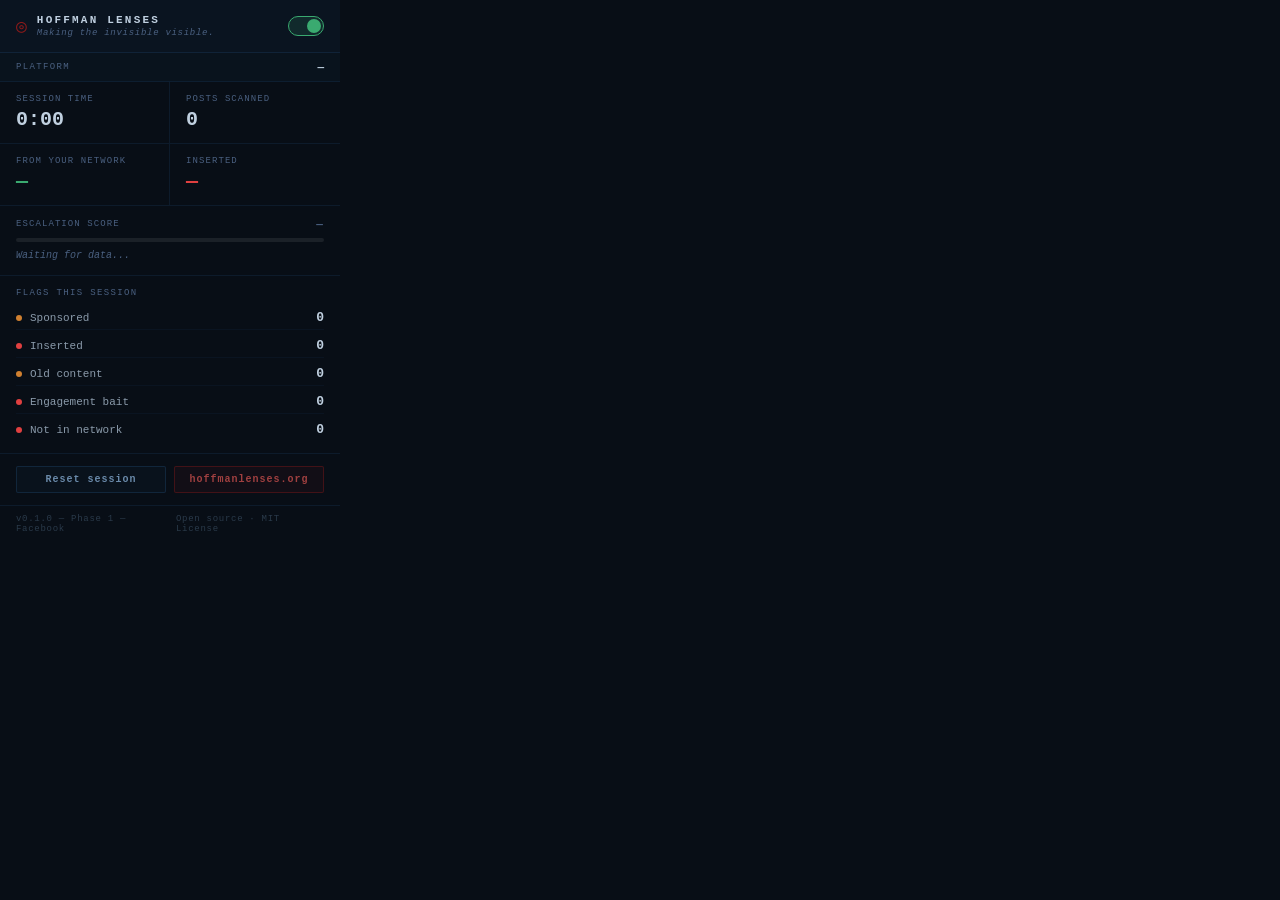
==== popup/popup.html @ a63fb057 "Add files via upload" ====
<!DOCTYPE html>
<html lang="en">
<head>
  <meta charset="UTF-8">
  <meta name="viewport" content="width=device-width, initial-scale=1.0">
  <title>Hoffman Lenses</title>
  <link rel="stylesheet" href="popup.css">
</head>
<body>

  <div class="popup-wrap">

    <div class="popup-header">
      <div class="popup-logo">
        <span class="popup-logo-icon">◎</span>
        <div class="popup-logo-text">
          <span class="popup-logo-name">HOFFMAN LENSES</span>
          <span class="popup-logo-tag">Making the invisible visible.</span>
        </div>
      </div>
      <div class="popup-toggle-wrap">
        <label class="popup-toggle">
          <input type="checkbox" id="toggle-active" checked>
          <span class="popup-toggle-slider"></span>
        </label>
      </div>
    </div>

    <div class="popup-platform" id="popup-platform">
      <span class="platform-label">Platform</span>
      <span class="platform-name" id="platform-name">—</span>
    </div>

    <div class="popup-stats">
      <div class="stat-card">
        <div class="stat-label">Session time</div>
        <div class="stat-val" id="stat-time">0:00</div>
      </div>
      <div class="stat-card">
        <div class="stat-label">Posts scanned</div>
        <div class="stat-val" id="stat-posts">0</div>
      </div>
      <div class="stat-card">
        <div class="stat-label">From your network</div>
        <div class="stat-val stat-good" id="stat-network">—</div>
      </div>
      <div class="stat-card">
        <div class="stat-label">Inserted</div>
        <div class="stat-val stat-danger" id="stat-inserted">—</div>
      </div>
    </div>

    <div class="popup-escalation">
      <div class="escalation-label">
        <span>Escalation score</span>
        <span class="escalation-val" id="escalation-val">—</span>
      </div>
      <div class="escalation-bar">
        <div class="escalation-fill" id="escalation-fill"></div>
      </div>
      <div class="escalation-desc" id="escalation-desc">
        Waiting for data...
      </div>
    </div>

    <div class="popup-flags">
      <div class="flags-label">Flags this session</div>
      <div class="flags-grid">
        <div class="flag-item">
          <span class="flag-dot flag-dot-warn"></span>
          <span class="flag-type">Sponsored</span>
          <span class="flag-count" id="flag-sponsored">0</span>
        </div>
        <div class="flag-item">
          <span class="flag-dot flag-dot-danger"></span>
          <span class="flag-type">Inserted</span>
          <span class="flag-count" id="flag-inserted">0</span>
        </div>
        <div class="flag-item">
          <span class="flag-dot flag-dot-warn"></span>
          <span class="flag-type">Old content</span>
          <span class="flag-count" id="flag-old">0</span>
        </div>
        <div class="flag-item">
          <span class="flag-dot flag-dot-danger"></span>
          <span class="flag-type">Engagement bait</span>
          <span class="flag-count" id="flag-bait">0</span>
        </div>
        <div class="flag-item">
          <span class="flag-dot flag-dot-danger"></span>
          <span class="flag-type">Not in network</span>
          <span class="flag-count" id="flag-network">0</span>
        </div>
      </div>
    </div>

    <div class="popup-actions">
      <button class="popup-btn popup-btn-reset" id="btn-reset">Reset session</button>
      <a href="https://hoffmanlenses.org" target="_blank" class="popup-btn popup-btn-site">hoffmanlenses.org</a>
    </div>

    <div class="popup-footer">
      <span>v0.1.0 — Phase 1 — Facebook</span>
      <span>Open source · MIT License</span>
    </div>

  </div>

  <script src="popup.js"></script>
</body>
</html>
---- popup/popup.css ----
/* ═══════════════════════════════════════════════════════
   HOFFMAN LENSES — Popup Styles
   ═══════════════════════════════════════════════════════ */

* { box-sizing: border-box; margin: 0; padding: 0; }

body {
  font-family: 'JetBrains Mono', 'Fira Code', 'Courier New', monospace;
  background: #080E16;
  color: #C0D0E0;
  width: 340px;
  min-height: 200px;
  font-size: 12px;
}

.popup-wrap { padding: 0; }

/* ── Header ── */
.popup-header {
  display: flex;
  align-items: center;
  justify-content: space-between;
  padding: 14px 16px;
  border-bottom: 1px solid rgba(26, 58, 92, 0.4);
  background: #0A1420;
}

.popup-logo {
  display: flex;
  align-items: center;
  gap: 10px;
}

.popup-logo-icon {
  font-size: 18px;
  color: #8B1A1A;
}

.popup-logo-name {
  display: block;
  font-size: 11px;
  font-weight: 700;
  letter-spacing: 0.2em;
  color: #C0D0E0;
}

.popup-logo-tag {
  display: block;
  font-size: 9px;
  color: #4A6080;
  letter-spacing: 0.08em;
  margin-top: 2px;
  font-style: italic;
}

/* ── Toggle switch ── */
.popup-toggle { position: relative; display: inline-block; width: 36px; height: 20px; cursor: pointer; }
.popup-toggle input { opacity: 0; width: 0; height: 0; }
.popup-toggle-slider {
  position: absolute; inset: 0;
  background: #1A2A3A;
  border: 1px solid rgba(26, 58, 92, 0.6);
  border-radius: 20px;
  transition: 0.2s;
}
.popup-toggle-slider::before {
  content: '';
  position: absolute;
  width: 14px; height: 14px;
  left: 2px; top: 2px;
  background: #4A6080;
  border-radius: 50%;
  transition: 0.2s;
}
.popup-toggle input:checked + .popup-toggle-slider { background: rgba(58, 170, 112, 0.15); border-color: #3AAA70; }
.popup-toggle input:checked + .popup-toggle-slider::before { transform: translateX(16px); background: #3AAA70; }

/* ── Platform ── */
.popup-platform {
  display: flex;
  align-items: center;
  justify-content: space-between;
  padding: 8px 16px;
  background: rgba(26, 58, 92, 0.1);
  border-bottom: 1px solid rgba(26, 58, 92, 0.3);
}
.platform-label { font-size: 9px; color: #4A6080; letter-spacing: 0.15em; text-transform: uppercase; }
.platform-name { font-size: 11px; color: #C0D0E0; font-weight: 600; }

/* ── Stats grid ── */
.popup-stats {
  display: grid;
  grid-template-columns: 1fr 1fr;
  gap: 0;
  border-bottom: 1px solid rgba(26, 58, 92, 0.3);
}

.stat-card {
  padding: 12px 16px;
  border-right: 1px solid rgba(26, 58, 92, 0.3);
  border-bottom: 1px solid rgba(26, 58, 92, 0.3);
}
.stat-card:nth-child(even) { border-right: none; }
.stat-card:nth-child(3),
.stat-card:nth-child(4) { border-bottom: none; }

.stat-label {
  font-size: 9px;
  color: #4A6080;
  letter-spacing: 0.12em;
  text-transform: uppercase;
  margin-bottom: 4px;
}

.stat-val { font-size: 20px; font-weight: 700; color: #C0D0E0; }
.stat-good   { color: #3AAA70; }
.stat-warn   { color: #D08030; }
.stat-danger { color: #E04040; }

/* ── Escalation ── */
.popup-escalation {
  padding: 12px 16px;
  border-bottom: 1px solid rgba(26, 58, 92, 0.3);
}

.escalation-label {
  display: flex;
  justify-content: space-between;
  align-items: center;
  margin-bottom: 8px;
  font-size: 9px;
  color: #4A6080;
  letter-spacing: 0.12em;
  text-transform: uppercase;
}

.escalation-val { font-size: 11px; font-weight: 700; }
.esc-low    { color: #3AAA70; }
.esc-medium { color: #D08030; }
.esc-high   { color: #E04040; }

.escalation-bar {
  height: 4px;
  background: rgba(255, 255, 255, 0.08);
  border-radius: 2px;
  overflow: hidden;
  margin-bottom: 6px;
}

.escalation-fill { height: 100%; border-radius: 2px; transition: width 0.5s; width: 0%; }
.esc-fill-low    { background: #3AAA70; }
.esc-fill-medium { background: #D08030; }
.esc-fill-high   { background: #E04040; }

.escalation-desc {
  font-size: 10px;
  color: #4A6080;
  line-height: 1.5;
  font-style: italic;
}

/* ── Flags ── */
.popup-flags {
  padding: 12px 16px;
  border-bottom: 1px solid rgba(26, 58, 92, 0.3);
}

.flags-label {
  font-size: 9px;
  color: #4A6080;
  letter-spacing: 0.15em;
  text-transform: uppercase;
  margin-bottom: 8px;
}

.flags-grid { display: flex; flex-direction: column; gap: 4px; }

.flag-item {
  display: flex;
  align-items: center;
  gap: 8px;
  padding: 4px 0;
  border-bottom: 1px solid rgba(26, 58, 92, 0.15);
}
.flag-item:last-child { border-bottom: none; }

.flag-dot { width: 6px; height: 6px; border-radius: 50%; flex-shrink: 0; }
.flag-dot-danger { background: #E04040; }
.flag-dot-warn   { background: #D08030; }
.flag-dot-info   { background: #4A80D0; }

.flag-type { flex: 1; font-size: 11px; color: #8A9AAA; }
.flag-count { font-size: 13px; font-weight: 700; color: #C0D0E0; }

/* ── Actions ── */
.popup-actions {
  display: flex;
  gap: 8px;
  padding: 12px 16px;
  border-bottom: 1px solid rgba(26, 58, 92, 0.3);
}

.popup-btn {
  flex: 1;
  padding: 7px 12px;
  font-family: inherit;
  font-size: 10px;
  font-weight: 600;
  letter-spacing: 0.1em;
  border-radius: 2px;
  cursor: pointer;
  text-align: center;
  text-decoration: none;
  display: block;
  border: 1px solid rgba(26, 58, 92, 0.5);
  background: rgba(26, 58, 92, 0.1);
  color: #6A8AAA;
  transition: all 0.2s;
}
.popup-btn:hover { background: rgba(26, 58, 92, 0.2); color: #C0D0E0; }

.popup-btn-site {
  border-color: rgba(139, 26, 26, 0.4);
  background: rgba(139, 26, 26, 0.08);
  color: #A04040;
}
.popup-btn-site:hover { background: rgba(139, 26, 26, 0.15); color: #E04040; }

/* ── Footer ── */
.popup-footer {
  padding: 8px 16px;
  display: flex;
  justify-content: space-between;
  font-size: 9px;
  color: #2A3A4A;
  letter-spacing: 0.08em;
}
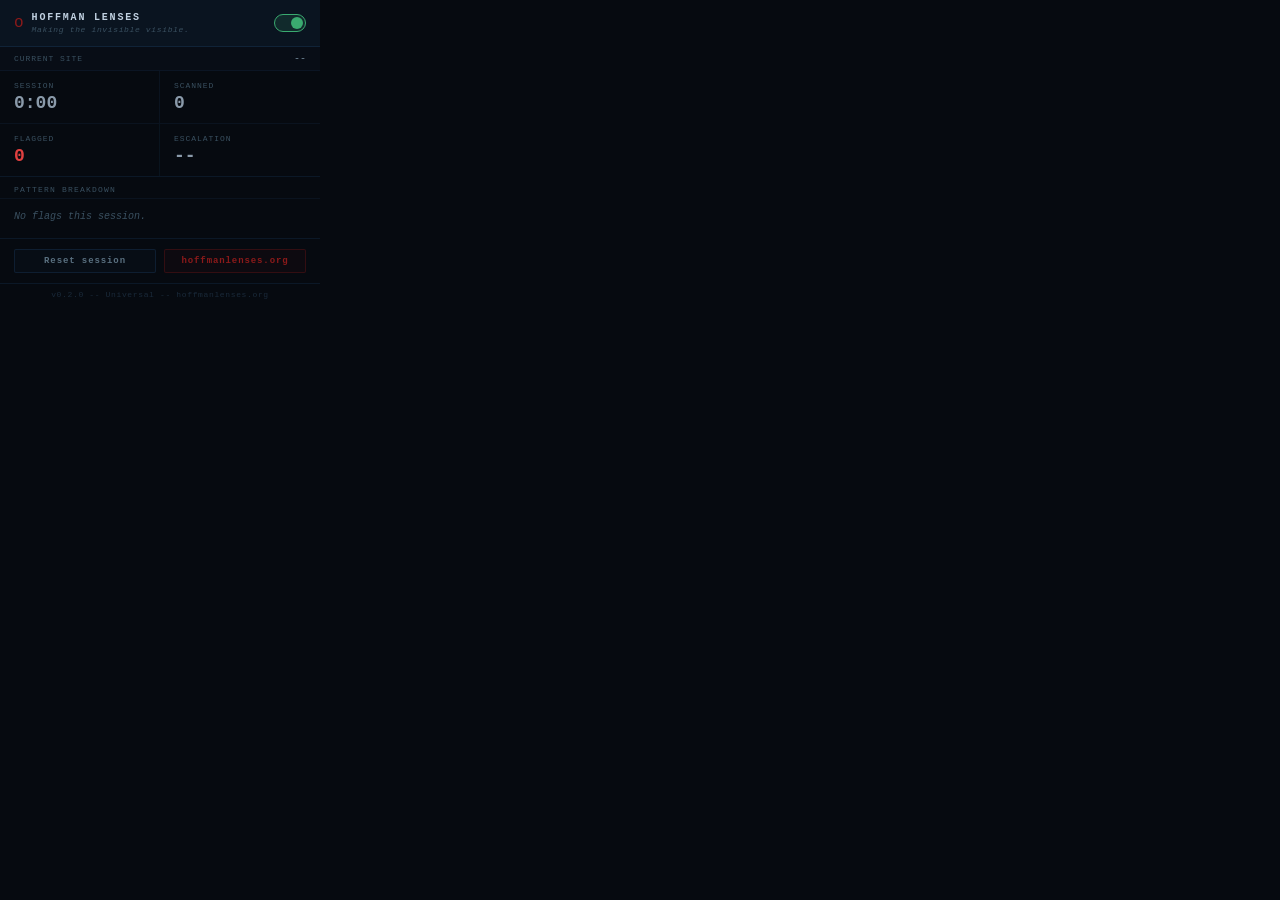
==== commit e6fb1a96: "Add files via upload" ====
--- a/popup/popup.html
+++ b/popup/popup.html
@@ -1,111 +1,50 @@
 <!DOCTYPE html>
 <html lang="en">
 <head>
-  <meta charset="UTF-8">
-  <meta name="viewport" content="width=device-width, initial-scale=1.0">
-  <title>Hoffman Lenses</title>
-  <link rel="stylesheet" href="popup.css">
+<meta charset="UTF-8">
+<title>Hoffman Lenses</title>
+<link rel="stylesheet" href="popup.css">
 </head>
 <body>
-
-  <div class="popup-wrap">
-
-    <div class="popup-header">
-      <div class="popup-logo">
-        <span class="popup-logo-icon">◎</span>
-        <div class="popup-logo-text">
-          <span class="popup-logo-name">HOFFMAN LENSES</span>
-          <span class="popup-logo-tag">Making the invisible visible.</span>
-        </div>
-      </div>
-      <div class="popup-toggle-wrap">
-        <label class="popup-toggle">
-          <input type="checkbox" id="toggle-active" checked>
-          <span class="popup-toggle-slider"></span>
-        </label>
+<div class="wrap">
+  <div class="header">
+    <div class="logo">
+      <span class="logo-icon">o</span>
+      <div>
+        <div class="logo-name">HOFFMAN LENSES</div>
+        <div class="logo-tag">Making the invisible visible.</div>
       </div>
     </div>
-
-    <div class="popup-platform" id="popup-platform">
-      <span class="platform-label">Platform</span>
-      <span class="platform-name" id="platform-name">—</span>
-    </div>
-
-    <div class="popup-stats">
-      <div class="stat-card">
-        <div class="stat-label">Session time</div>
-        <div class="stat-val" id="stat-time">0:00</div>
-      </div>
-      <div class="stat-card">
-        <div class="stat-label">Posts scanned</div>
-        <div class="stat-val" id="stat-posts">0</div>
-      </div>
-      <div class="stat-card">
-        <div class="stat-label">From your network</div>
-        <div class="stat-val stat-good" id="stat-network">—</div>
-      </div>
-      <div class="stat-card">
-        <div class="stat-label">Inserted</div>
-        <div class="stat-val stat-danger" id="stat-inserted">—</div>
-      </div>
-    </div>
-
-    <div class="popup-escalation">
-      <div class="escalation-label">
-        <span>Escalation score</span>
-        <span class="escalation-val" id="escalation-val">—</span>
-      </div>
-      <div class="escalation-bar">
-        <div class="escalation-fill" id="escalation-fill"></div>
-      </div>
-      <div class="escalation-desc" id="escalation-desc">
-        Waiting for data...
-      </div>
-    </div>
-
-    <div class="popup-flags">
-      <div class="flags-label">Flags this session</div>
-      <div class="flags-grid">
-        <div class="flag-item">
-          <span class="flag-dot flag-dot-warn"></span>
-          <span class="flag-type">Sponsored</span>
-          <span class="flag-count" id="flag-sponsored">0</span>
-        </div>
-        <div class="flag-item">
-          <span class="flag-dot flag-dot-danger"></span>
-          <span class="flag-type">Inserted</span>
-          <span class="flag-count" id="flag-inserted">0</span>
-        </div>
-        <div class="flag-item">
-          <span class="flag-dot flag-dot-warn"></span>
-          <span class="flag-type">Old content</span>
-          <span class="flag-count" id="flag-old">0</span>
-        </div>
-        <div class="flag-item">
-          <span class="flag-dot flag-dot-danger"></span>
-          <span class="flag-type">Engagement bait</span>
-          <span class="flag-count" id="flag-bait">0</span>
-        </div>
-        <div class="flag-item">
-          <span class="flag-dot flag-dot-danger"></span>
-          <span class="flag-type">Not in network</span>
-          <span class="flag-count" id="flag-network">0</span>
-        </div>
-      </div>
-    </div>
-
-    <div class="popup-actions">
-      <button class="popup-btn popup-btn-reset" id="btn-reset">Reset session</button>
-      <a href="https://hoffmanlenses.org" target="_blank" class="popup-btn popup-btn-site">hoffmanlenses.org</a>
-    </div>
-
-    <div class="popup-footer">
-      <span>v0.1.0 — Phase 1 — Facebook</span>
-      <span>Open source · MIT License</span>
-    </div>
-
+    <label class="toggle">
+      <input type="checkbox" id="active" checked>
+      <span class="toggle-slider"></span>
+    </label>
   </div>
 
-  <script src="popup.js"></script>
+  <div class="site-row">
+    <span class="site-label">Current site</span>
+    <span class="site-val" id="site">--</span>
+  </div>
+
+  <div class="stats">
+    <div class="stat"><div class="stat-label">Session</div><div class="stat-val" id="duration">0:00</div></div>
+    <div class="stat"><div class="stat-label">Scanned</div><div class="stat-val" id="scanned">0</div></div>
+    <div class="stat"><div class="stat-label">Flagged</div><div class="stat-val danger" id="flagged">0</div></div>
+    <div class="stat"><div class="stat-label">Escalation</div><div class="stat-val" id="escalation">--</div></div>
+  </div>
+
+  <div class="patterns-header">Pattern breakdown</div>
+  <div class="patterns" id="patterns">
+    <div class="pattern-empty">No flags this session.</div>
+  </div>
+
+  <div class="actions">
+    <button id="reset">Reset session</button>
+    <a href="https://hoffmanlenses.org" target="_blank">hoffmanlenses.org</a>
+  </div>
+
+  <div class="footer">v0.2.0 -- Universal -- hoffmanlenses.org</div>
+</div>
+<script src="popup.js"></script>
 </body>
 </html>
--- a/popup/popup.css
+++ b/popup/popup.css
@@ -1,237 +1,35 @@
-/* ═══════════════════════════════════════════════════════
-   HOFFMAN LENSES — Popup Styles
-   ═══════════════════════════════════════════════════════ */
-
 * { box-sizing: border-box; margin: 0; padding: 0; }
-
-body {
-  font-family: 'JetBrains Mono', 'Fira Code', 'Courier New', monospace;
-  background: #080E16;
-  color: #C0D0E0;
-  width: 340px;
-  min-height: 200px;
-  font-size: 12px;
-}
-
-.popup-wrap { padding: 0; }
-
-/* ── Header ── */
-.popup-header {
-  display: flex;
-  align-items: center;
-  justify-content: space-between;
-  padding: 14px 16px;
-  border-bottom: 1px solid rgba(26, 58, 92, 0.4);
-  background: #0A1420;
-}
-
-.popup-logo {
-  display: flex;
-  align-items: center;
-  gap: 10px;
-}
-
-.popup-logo-icon {
-  font-size: 18px;
-  color: #8B1A1A;
-}
-
-.popup-logo-name {
-  display: block;
-  font-size: 11px;
-  font-weight: 700;
-  letter-spacing: 0.2em;
-  color: #C0D0E0;
-}
-
-.popup-logo-tag {
-  display: block;
-  font-size: 9px;
-  color: #4A6080;
-  letter-spacing: 0.08em;
-  margin-top: 2px;
-  font-style: italic;
-}
-
-/* ── Toggle switch ── */
-.popup-toggle { position: relative; display: inline-block; width: 36px; height: 20px; cursor: pointer; }
-.popup-toggle input { opacity: 0; width: 0; height: 0; }
-.popup-toggle-slider {
-  position: absolute; inset: 0;
-  background: #1A2A3A;
-  border: 1px solid rgba(26, 58, 92, 0.6);
-  border-radius: 20px;
-  transition: 0.2s;
-}
-.popup-toggle-slider::before {
-  content: '';
-  position: absolute;
-  width: 14px; height: 14px;
-  left: 2px; top: 2px;
-  background: #4A6080;
-  border-radius: 50%;
-  transition: 0.2s;
-}
-.popup-toggle input:checked + .popup-toggle-slider { background: rgba(58, 170, 112, 0.15); border-color: #3AAA70; }
-.popup-toggle input:checked + .popup-toggle-slider::before { transform: translateX(16px); background: #3AAA70; }
-
-/* ── Platform ── */
-.popup-platform {
-  display: flex;
-  align-items: center;
-  justify-content: space-between;
-  padding: 8px 16px;
-  background: rgba(26, 58, 92, 0.1);
-  border-bottom: 1px solid rgba(26, 58, 92, 0.3);
-}
-.platform-label { font-size: 9px; color: #4A6080; letter-spacing: 0.15em; text-transform: uppercase; }
-.platform-name { font-size: 11px; color: #C0D0E0; font-weight: 600; }
-
-/* ── Stats grid ── */
-.popup-stats {
-  display: grid;
-  grid-template-columns: 1fr 1fr;
-  gap: 0;
-  border-bottom: 1px solid rgba(26, 58, 92, 0.3);
-}
-
-.stat-card {
-  padding: 12px 16px;
-  border-right: 1px solid rgba(26, 58, 92, 0.3);
-  border-bottom: 1px solid rgba(26, 58, 92, 0.3);
-}
-.stat-card:nth-child(even) { border-right: none; }
-.stat-card:nth-child(3),
-.stat-card:nth-child(4) { border-bottom: none; }
-
-.stat-label {
-  font-size: 9px;
-  color: #4A6080;
-  letter-spacing: 0.12em;
-  text-transform: uppercase;
-  margin-bottom: 4px;
-}
-
-.stat-val { font-size: 20px; font-weight: 700; color: #C0D0E0; }
-.stat-good   { color: #3AAA70; }
-.stat-warn   { color: #D08030; }
-.stat-danger { color: #E04040; }
-
-/* ── Escalation ── */
-.popup-escalation {
-  padding: 12px 16px;
-  border-bottom: 1px solid rgba(26, 58, 92, 0.3);
-}
-
-.escalation-label {
-  display: flex;
-  justify-content: space-between;
-  align-items: center;
-  margin-bottom: 8px;
-  font-size: 9px;
-  color: #4A6080;
-  letter-spacing: 0.12em;
-  text-transform: uppercase;
-}
-
-.escalation-val { font-size: 11px; font-weight: 700; }
-.esc-low    { color: #3AAA70; }
-.esc-medium { color: #D08030; }
-.esc-high   { color: #E04040; }
-
-.escalation-bar {
-  height: 4px;
-  background: rgba(255, 255, 255, 0.08);
-  border-radius: 2px;
-  overflow: hidden;
-  margin-bottom: 6px;
-}
-
-.escalation-fill { height: 100%; border-radius: 2px; transition: width 0.5s; width: 0%; }
-.esc-fill-low    { background: #3AAA70; }
-.esc-fill-medium { background: #D08030; }
-.esc-fill-high   { background: #E04040; }
-
-.escalation-desc {
-  font-size: 10px;
-  color: #4A6080;
-  line-height: 1.5;
-  font-style: italic;
-}
-
-/* ── Flags ── */
-.popup-flags {
-  padding: 12px 16px;
-  border-bottom: 1px solid rgba(26, 58, 92, 0.3);
-}
-
-.flags-label {
-  font-size: 9px;
-  color: #4A6080;
-  letter-spacing: 0.15em;
-  text-transform: uppercase;
-  margin-bottom: 8px;
-}
-
-.flags-grid { display: flex; flex-direction: column; gap: 4px; }
-
-.flag-item {
-  display: flex;
-  align-items: center;
-  gap: 8px;
-  padding: 4px 0;
-  border-bottom: 1px solid rgba(26, 58, 92, 0.15);
-}
-.flag-item:last-child { border-bottom: none; }
-
-.flag-dot { width: 6px; height: 6px; border-radius: 50%; flex-shrink: 0; }
-.flag-dot-danger { background: #E04040; }
-.flag-dot-warn   { background: #D08030; }
-.flag-dot-info   { background: #4A80D0; }
-
-.flag-type { flex: 1; font-size: 11px; color: #8A9AAA; }
-.flag-count { font-size: 13px; font-weight: 700; color: #C0D0E0; }
-
-/* ── Actions ── */
-.popup-actions {
-  display: flex;
-  gap: 8px;
-  padding: 12px 16px;
-  border-bottom: 1px solid rgba(26, 58, 92, 0.3);
-}
-
-.popup-btn {
-  flex: 1;
-  padding: 7px 12px;
-  font-family: inherit;
-  font-size: 10px;
-  font-weight: 600;
-  letter-spacing: 0.1em;
-  border-radius: 2px;
-  cursor: pointer;
-  text-align: center;
-  text-decoration: none;
-  display: block;
-  border: 1px solid rgba(26, 58, 92, 0.5);
-  background: rgba(26, 58, 92, 0.1);
-  color: #6A8AAA;
-  transition: all 0.2s;
-}
-.popup-btn:hover { background: rgba(26, 58, 92, 0.2); color: #C0D0E0; }
-
-.popup-btn-site {
-  border-color: rgba(139, 26, 26, 0.4);
-  background: rgba(139, 26, 26, 0.08);
-  color: #A04040;
-}
-.popup-btn-site:hover { background: rgba(139, 26, 26, 0.15); color: #E04040; }
-
-/* ── Footer ── */
-.popup-footer {
-  padding: 8px 16px;
-  display: flex;
-  justify-content: space-between;
-  font-size: 9px;
-  color: #2A3A4A;
-  letter-spacing: 0.08em;
-}
+body { font-family: 'JetBrains Mono','Fira Code','Courier New',monospace; background: #060A10; color: #C0D0E0; width: 320px; font-size: 12px; }
+.wrap { padding: 0; }
+.header { display: flex; align-items: center; justify-content: space-between; padding: 12px 14px; border-bottom: 1px solid rgba(26,58,92,0.4); background: #0A1420; }
+.logo { display: flex; align-items: center; gap: 8px; }
+.logo-icon { font-size: 16px; color: #8B1A1A; }
+.logo-name { font-size: 10px; font-weight: 700; letter-spacing: 0.18em; color: #C0D0E0; }
+.logo-tag { font-size: 8px; color: #3A5060; letter-spacing: 0.08em; font-style: italic; margin-top: 2px; }
+.toggle { position: relative; display: inline-block; width: 32px; height: 18px; cursor: pointer; }
+.toggle input { opacity: 0; width: 0; height: 0; }
+.toggle-slider { position: absolute; inset: 0; background: #1A2A3A; border: 1px solid rgba(26,58,92,0.6); border-radius: 18px; transition: 0.2s; }
+.toggle-slider::before { content: ''; position: absolute; width: 12px; height: 12px; left: 2px; top: 2px; background: #3A5060; border-radius: 50%; transition: 0.2s; }
+.toggle input:checked + .toggle-slider { background: rgba(58,170,112,0.15); border-color: #3AAA70; }
+.toggle input:checked + .toggle-slider::before { transform: translateX(14px); background: #3AAA70; }
+.site-row { display: flex; justify-content: space-between; align-items: center; padding: 6px 14px; background: rgba(26,58,92,0.08); border-bottom: 1px solid rgba(26,58,92,0.2); }
+.site-label { font-size: 8px; color: #3A5060; letter-spacing: 0.12em; text-transform: uppercase; }
+.site-val { font-size: 10px; color: #6A8090; }
+.stats { display: grid; grid-template-columns: 1fr 1fr; border-bottom: 1px solid rgba(26,58,92,0.3); }
+.stat { padding: 10px 14px; border-right: 1px solid rgba(26,58,92,0.2); border-bottom: 1px solid rgba(26,58,92,0.2); }
+.stat:nth-child(even) { border-right: none; }
+.stat:nth-child(3), .stat:nth-child(4) { border-bottom: none; }
+.stat-label { font-size: 8px; color: #3A5060; letter-spacing: 0.12em; text-transform: uppercase; margin-bottom: 3px; }
+.stat-val { font-size: 18px; font-weight: 700; color: #8A9AAA; }
+.good { color: #3AAA70; } .warn { color: #D08030; } .danger { color: #E04040; }
+.patterns-header { font-size: 8px; color: #3A5060; letter-spacing: 0.15em; text-transform: uppercase; padding: 8px 14px 4px; border-bottom: 1px solid rgba(26,58,92,0.2); }
+.patterns { padding: 4px 0; border-bottom: 1px solid rgba(26,58,92,0.3); min-height: 40px; }
+.pattern-empty { font-size: 10px; color: #3A5060; padding: 8px 14px; font-style: italic; }
+.pattern-row { display: flex; justify-content: space-between; align-items: center; padding: 5px 14px; border-bottom: 1px solid rgba(26,58,92,0.1); }
+.pattern-row:last-child { border-bottom: none; }
+.pattern-name { font-size: 10px; color: #8A9AAA; }
+.pattern-count { font-size: 13px; font-weight: 700; color: #E04040; }
+.actions { display: flex; gap: 8px; padding: 10px 14px; border-bottom: 1px solid rgba(26,58,92,0.3); }
+.actions button, .actions a { flex: 1; padding: 6px; font-family: inherit; font-size: 9px; font-weight: 600; letter-spacing: 0.1em; text-align: center; text-decoration: none; border: 1px solid rgba(26,58,92,0.4); background: rgba(26,58,92,0.08); color: #5A7080; cursor: pointer; border-radius: 2px; display: block; }
+.actions a { color: #8B1A1A; border-color: rgba(139,26,26,0.3); background: rgba(139,26,26,0.06); }
+.footer { padding: 6px 14px; font-size: 8px; color: #1A2A3A; letter-spacing: 0.08em; text-align: center; }
